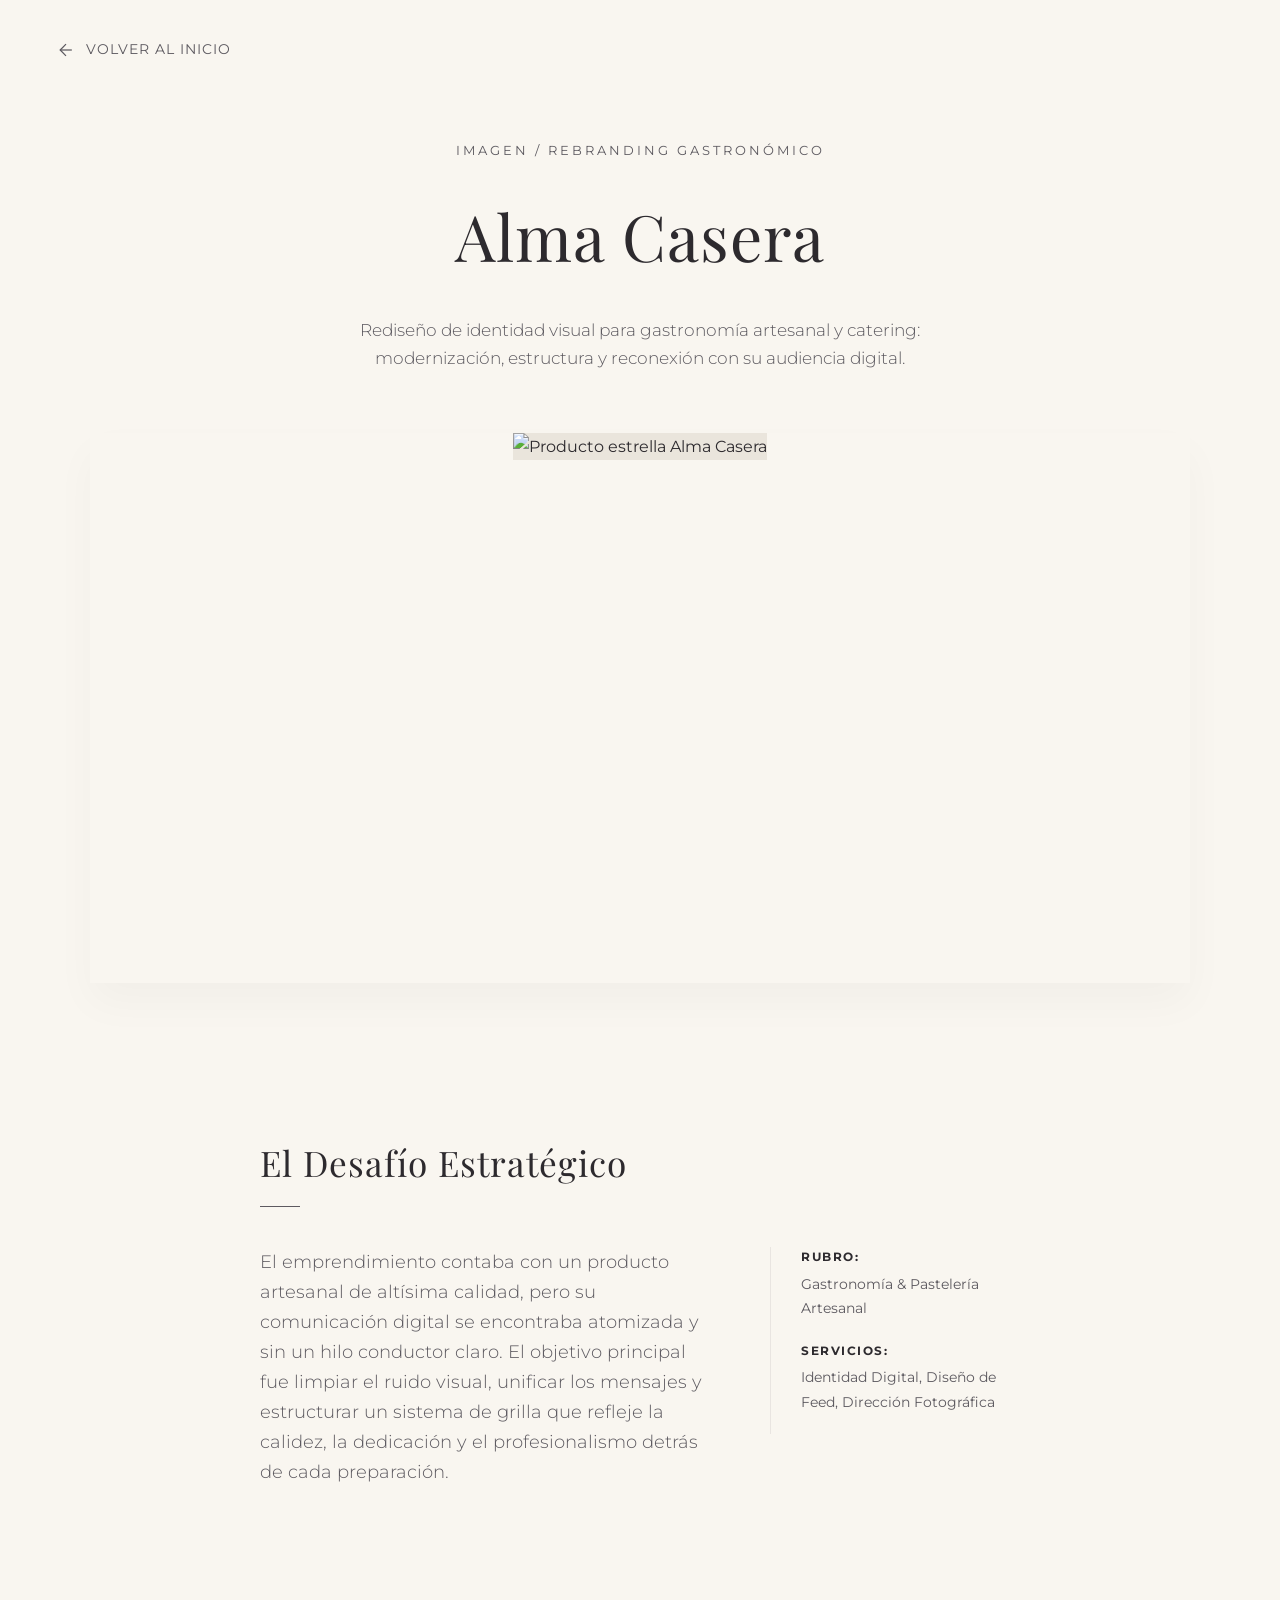
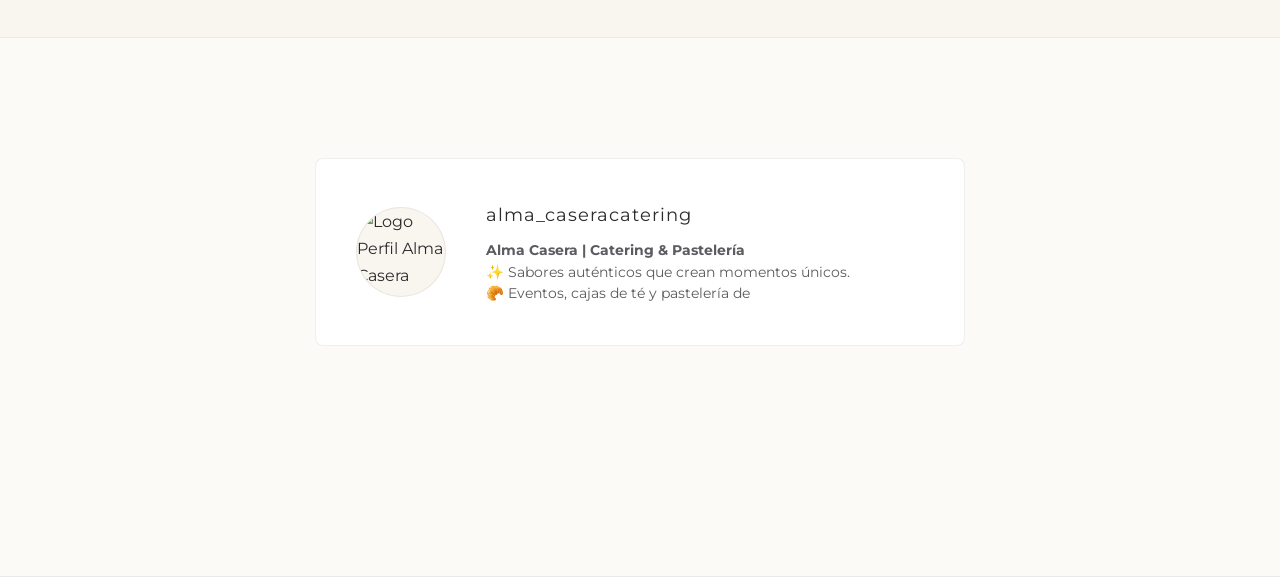
==== alma-casera.html @ 6b8e6f61 "gastronomia" ====
<!DOCTYPE html>
<html lang="es">
<head>
    <meta charset="UTF-8">
    <meta name="viewport" content="width=device-width, initial-scale=1.0">
    <title>Alma Casera - Caso de Estudio | Mariana Delgado</title>
    <link href="https://fonts.googleapis.com/css2?family=Montserrat:wght@300;400;600&family=Playfair+Display:ital,wght@0,400;0,600;1,400&display=swap" rel="stylesheet">
    <link rel="stylesheet" href="style-gastronomia.css">
</head>
<body>

    <a href="index.html" class="btn-volver">
        <svg width="20" height="20" viewBox="0 0 24 24" fill="none" stroke="currentColor" stroke-width="1.5">
            <line x1="19" y1="12" x2="5" y2="12"></line>
            <polyline points="12 19 5 12 12 5"></polyline>
        </svg>
        Volver al Inicio
    </a>

    <header class="hero-gastronomia">
        <div class="hero-contenedor">
            <span class="hero-categoria">Imagen / Rebranding Gastronómico</span>
            <h1>Alma Casera</h1>
            <p class="hero-bajada">Rediseño de identidad visual para gastronomía artesanal y catering: modernización, estructura y reconexión con su audiencia digital.</p>
            <div class="hero-imagen-wrapper">
                <img src="img/portfolio/alma-casera/hero-principal.jpg" alt="Producto estrella Alma Casera" class="hero-img">
            </div>
        </div>
    </header>

    <section class="seccion-diagnostico">
        <div class="contenedor-chico">
            <h2 class="titulo-editorial">El Desafío Estratégico</h2>
            <div class="diagnostico-grid">
                <div class="diagnostico-texto">
                    <p>El emprendimiento contaba con un producto artesanal de altísima calidad, pero su comunicación digital se encontraba atomizada y sin un hilo conductor claro. El objetivo principal fue limpiar el ruido visual, unificar los mensajes y estructurar un sistema de grilla que refleje la calidez, la dedicación y el profesionalismo detrás de cada preparación.</p>
                </div>
                <div class="diagnostico-detalles">
                    <div class="detalle-item">
                        <strong>Rubro:</strong> Gastronomía & Pastelería Artesanal
                    </div>
                    <div class="detalle-item">
                        <strong>Servicios:</strong> Identidad Digital, Diseño de Feed, Dirección Fotográfica
                    </div>
                </div>
            </div>
        </div>
    </section>

    <section class="seccion-identidad-ig">
        <div class="contenedor-mediano">
            
            <div class="perfil-instagram-simulado">
                <div class="perfil-encabezado">
                    <div class="perfil-foto-placeholder">
                        <img src="img/portfolio/alma-casera/logo-perfil.jpg" alt="Logo Perfil Alma Casera">
                    </div>
                    <div class="perfil-datos">
                        <h3>alma_caseracatering</h3>
                        <p class="perfil-bio"><strong>Alma Casera | Catering & Pastelería</strong><br>
                        ✨ Sabores auténticos que crean momentos únicos.<br>
                        🥐 Eventos, cajas de té y pastelería de
---- style-gastronomia.css ----
/* --- VARIABLES DE MARCA (Coherencia Minimalista) --- */
:root {
    --blanco-arena: #F9F6F0;
    --lavanda-desat: #D8CEE0;
    --gris-oscuro: #2D2A2E;
    --gris-lavanda: #5D5A60;
    --lineas-sutiles: rgba(45, 42, 46, 0.08);
    --instagram-bg: #FFFFFF;
}

/* --- REGLAS GENERALES Y RESPIRACIÓN --- */
* {
    margin: 0;
    padding: 0;
    box-sizing: border-box;
}

body {
    font-family: 'Montserrat', sans-serif;
    background-color: var(--blanco-arena);
    color: var(--gris-oscuro);
    line-height: 1.7;
    overflow-x: hidden;
    padding-top: 40px;
}

/* Contenedores para modular el aire visual */
.contenedor-chico {
    max-width: 800px;
    margin: 0 auto;
    padding: 0 20px;
}

.contenedor-mediano {
    max-width: 950px;
    margin: 0 auto;
    padding: 0 20px;
}

/* Títulos con tipografía elegante serif */
h1, h2, h3, h4, .titulo-editorial {
    font-family: 'Playfair Display', serif;
    font-weight: 400;
    letter-spacing: 1px;
}

/* --- BOTÓN ELEGANTE DE REGRESO --- */
.btn-volver {
    position: fixed;
    top: 30px;
    left: 40px;
    display: inline-flex;
    align-items: center;
    gap: 10px;
    text-decoration: none;
    color: var(--gris-lavanda);
    font-size: 0.85rem;
    font-weight: 400;
    letter-spacing: 1px;
    text-transform: uppercase;
    z-index: 100;
    transition: all 0.4s ease;
    padding: 8px 16px;
    border-radius: 4px;
}

.btn-volver:hover {
    color: var(--gris-oscuro);
    background-color: rgba(216, 206, 224, 0.3); /* Toque sutil lavanda */
    transform: translateX(-3px);
}

/* --- 1. HERO SECTION (Layout Asimétrico Editorial) --- */
.hero-gastronomia {
    padding: 100px 0 150px 0; /* Margen de 150px inferior para generar pausa */
    text-align: center;
}

.hero-categoria {
    font-size: 0.8rem;
    text-transform: uppercase;
    letter-spacing: 3px;
    color: var(--gris-lavanda);
    display: block;
    margin-bottom: 20px;
}

.hero-gastronomia h1 {
    font-size: 4rem;
    margin-bottom: 25px;
    color: var(--gris-oscuro);
}

.hero-bajada {
    max-width: 650px;
    margin: 0 auto 60px auto;
    font-size: 1.05rem;
    font-weight: 300;
    color: var(--gris-lavanda);
}

.hero-imagen-wrapper {
    width: 100%;
    max-width: 1100px;
    height: 550px;
    margin: 0 auto;
    overflow: hidden;
    box-shadow: 0 20px 40px rgba(0,0,0,0.03);
}

.hero-img {
    width: 100%;
    height: 100%;
    object-fit: cover;
    /* Ajuste de imagen placeholder si no existe */
    background-color: #EAE5DC;
}

/* --- 2. EL DIAGNÓSTICO (Separación amplia de 150px) --- */
.seccion-diagnostico {
    padding-bottom: 150px; /* Margen de respiro solicitado */
}

.titulo-editorial {
    font-size: 2.2rem;
    margin-bottom: 40px;
    position: relative;
    padding-bottom: 15px;
}

.titulo-editorial::after {
    content: '';
    position: absolute;
    bottom: 0;
    left: 0;
    width: 40px;
    height: 1px;
    background-color: var(--gris-lavanda);
}

.diagnostico-grid {
    display: grid;
    grid-template-columns: 1.8fr 1fr;
    gap: 60px;
    align-items: start;
}

.diagnostico-texto p {
    font-size: 1.1rem;
    color: var(--gris-lavanda);
    font-weight: 300;
}

.diagnostico-detalles {
    border-left: 1px solid var(--lineas-sutiles);
    padding-left: 30px;
}

.detalle-item {
    margin-bottom: 20px;
    font-size: 0.9rem;
    color: var(--gris-lavanda);
}

.detalle-item strong {
    display: block;
    color: var(--gris-oscuro);
    text-transform: uppercase;
    font-size: 0.75rem;
    letter-spacing: 1.5px;
    margin-bottom: 4px;
}

/* --- 3. IDENTIDAD INSTAGRAM (Estilo Maqueta Limpia) --- */
.seccion-identidad-ig {
    padding: 120px 0 150px 0;
    background-color: rgba(255, 255, 255, 0.4);
    border-top: 1px solid var(--lineas-sutiles);
    border-bottom: 1px solid var(--lineas-sutiles);
}

.subtitulo-sutil {
    font-size: 1.2rem;
    color: var(--gris-lavanda);
    text-transform: uppercase;
    letter-spacing: 2px;
    font-size: 0.85rem;
    margin-bottom: 30px;
    text-align: center;
}

/* Subsección A: Perfil Simulado */
.perfil-instagram-simulado {
    background-color: var(--instagram-bg);
    border: 1px solid var(--lineas-sutiles);
    padding: 40px;
    max-width: 650px;
    margin: 0 auto 80px auto;
    border-radius: 8px;
}

.perfil-encabezado {
    display: flex;
    gap: 40px;
    align-items: center;
}

.perfil-foto-placeholder {
    width: 90px;
    height: 90px;
    border-radius: 50%;
    background-color: var(--blanco-arena);
    overflow: hidden;
    flex-shrink: 0;
    border: 1px solid var(--lineas-sutiles);
}

.perfil-foto-placeholder img {
    width: 100%;
    height: 100%;
    object-fit: cover;
}

.perfil-datos h3 {
    font-family: 'Montserrat', sans-serif;
    font-size: 1.15rem;
    font-weight: 400;
    margin-bottom: 10px;
}

.perfil-bio {
    font-size: 0.9rem;
    color: var(--gris-lavanda);
    line-height: 1.5;
}

/* Subsección B: Historias Destacadas (Flex horizontal) */
.historias-destacadas-container {
    margin-bottom: 90px;
}

.historias-flex {
    display: flex;
    justify-content: space-around;
    max-width: 700px;
    margin: 0 auto;
    gap: 20px;
}

.historia-item {
    text-align: center;
    display: flex;
    flex-direction: column;
    align-items: center;
}

.circulo-historia {
    width: 75px;
    height: 75px;
    border-radius: 50%; /* Portadas en círculos perfectos como pediste */
    background-color: var(--instagram-bg);
    border: 1px solid var(--lineas-sutiles);
    padding: 3px;
    margin-bottom: 10px;
    transition: transform 0.4s ease;
    overflow: hidden;
}

.circulo-historia img {
    width: 100%;
    height: 100%;
    object-fit: cover;
    border-radius: 50%;
    background-color: #F0EDE6;
}

.historia-item:hover .circulo-historia {
    transform: scale(1.06);
}

.historia-item span {
    font-size: 0.78rem;
    font-weight: 400;
    color: var(--gris-lavanda);
}

/* Subsección C: Grilla Dinámica del Feed con Hovers Blandos */
.feed-grid {
    display: grid;
    grid-template-columns: repeat(3, 1fr);
    gap: 15px;
    max-width: 750px;
    margin: 0 auto 30px auto;
}

.post-item {
    aspect-ratio: 1 / 1; /* Cuadrados perfectos nativos */
    background-color: var(--instagram-bg);
    overflow: hidden;
    position: relative;
    border: 1px solid var(--lineas-sutiles);
    transition: all 0.4s cubic-bezier(0.25, 0.46, 0.45, 0.94);
}

.post-item img {
    width: 100%;
    height: 100%;
    object-fit: cover;
    filter: desaturate(15%);
    transition: all 0.6s ease; /* Transición ralentizada de opacidad e intensidad */
    background-color: #EFECE6;
}

/* Bloques tipográficos limpios de frase en el feed */
.frase-post {
    display: flex;
    align-items: center;
    justify-content: center;
    padding: 25px;
    text-align: center;
    background-color: #FAF8F5;
}

.frase-post p {
    font-family: 'Playfair Display', serif;
    font-size: 0.95rem;
    font-style: italic;
    color: var(--gris-lavanda);
    line-height: 1.4;
}

/* Interacción interactiva suave al pasar el mouse */
.post-item:hover {
    transform: translateY(-4px);
    box-shadow: 0 12px 24px rgba(45, 42, 46, 0.05);
}

.post-item:hover img {
    filter: desaturate(0%);
    transform: scale(1.03);
}

.nota-grilla {
    text-align: center;
    font-size: 0.8rem;
    font-style: italic;
    color: var(--gris-lavanda);
    margin-top: 20px;
}

/* --- FOOTER DEL CASO DE ESTUDIO --- */
.footer-caso {
    padding: 80px 0;
    text-align: center;
    border-top: 1px solid var(--lineas-sutiles);
}

.footer-caso p {
    font-size: 0.8rem;
    letter-spacing: 1px;
    color: var(--gris-lavanda);
}

/* --- ADAPTABILIDAD RESPONSIVE (Celulares) --- */
@media (max-width: 768px) {
    .btn-volver {
        position: absolute;
        top: 20px;
        left: 20px;
    }
    .hero-gastronomia h1 {
        font-size: 2.6rem;
    }
    .hero-imagen-wrapper {
        height: 320px;
    }
    .diagnostico-grid {
        grid-template-columns: 1fr;
        gap: 30px;
    }
    .perfil-encabezado {
        flex-direction: column;
        text-align: center;
        gap: 20px;
    }
    .historias-flex {
        display: grid;
        grid-template-columns: repeat(2, 1fr);
        justify-items: center;
        gap: 30px;
    }
    .hero-gastronomia, .seccion-diagnostico, .seccion-identidad-ig {
        padding-bottom: 90px;
    }
}
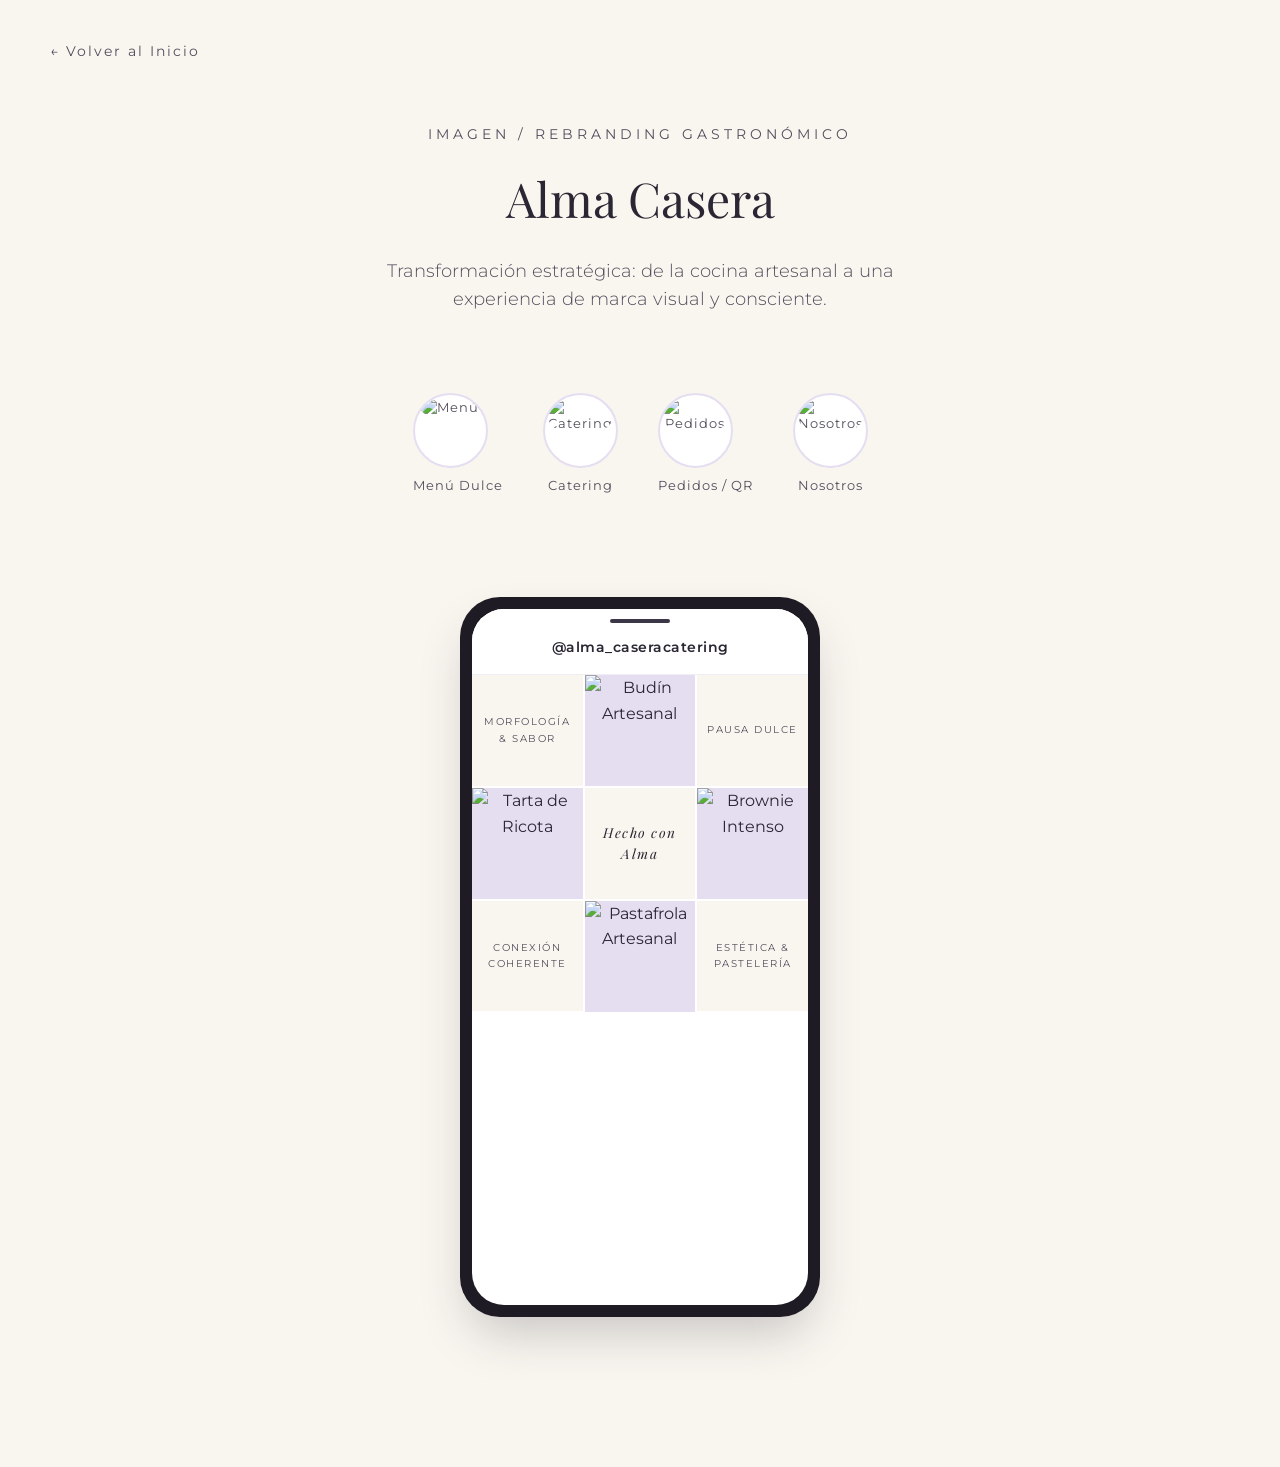
==== commit 756a38ea: "correccion gastronomia" ====
--- a/alma-casera.html
+++ b/alma-casera.html
@@ -3,60 +3,68 @@
 <head>
     <meta charset="UTF-8">
     <meta name="viewport" content="width=device-width, initial-scale=1.0">
-    <title>Alma Casera - Caso de Estudio | Mariana Delgado</title>
-    <link href="https://fonts.googleapis.com/css2?family=Montserrat:wght@300;400;600&family=Playfair+Display:ital,wght@0,400;0,600;1,400&display=swap" rel="stylesheet">
+    <title>Alma Casera - Rebranding Gastronómico</title>
     <link rel="stylesheet" href="style-gastronomia.css">
+    <link href="https://fonts.googleapis.com/css2?family=Montserrat:wght@300;400;600&family=Playfair+Display:ital,wght@0,400;1,400&display=swap" rel="stylesheet">
 </head>
 <body>
 
-    <a href="index.html" class="btn-volver">
-        <svg width="20" height="20" viewBox="0 0 24 24" fill="none" stroke="currentColor" stroke-width="1.5">
-            <line x1="19" y1="12" x2="5" y2="12"></line>
-            <polyline points="12 19 5 12 12 5"></polyline>
-        </svg>
-        Volver al Inicio
-    </a>
+    <a href="index.html" class="btn-back">← Volver al Inicio</a>
 
-    <header class="hero-gastronomia">
-        <div class="hero-contenedor">
-            <span class="hero-categoria">Imagen / Rebranding Gastronómico</span>
+    <main class="case-study-container">
+        
+        <header class="project-header">
+            <span class="project-category">Imagen / Rebranding Gastronómico</span>
             <h1>Alma Casera</h1>
-            <p class="hero-bajada">Rediseño de identidad visual para gastronomía artesanal y catering: modernización, estructura y reconexión con su audiencia digital.</p>
-            <div class="hero-imagen-wrapper">
-                <img src="img/portfolio/alma-casera/hero-principal.jpg" alt="Producto estrella Alma Casera" class="hero-img">
+            <p class="project-subtitle">Transformación estratégica: de la cocina artesanal a una experiencia de marca visual y consciente.</p>
+        </header>
+
+        <section class="instagram-stories">
+            <div class="story-item">
+                <div class="story-circle"><img src="img/portfolio/alma-casera/story-menu.jpg" alt="Menú"></div>
+                <p>Menú Dulce</p>
             </div>
-        </div>
-    </header>
+            <div class="story-item">
+                <div class="story-circle"><img src="img/portfolio/alma-casera/story-catering.jpg" alt="Catering"></div>
+                <p>Catering</p>
+            </div>
+            <div class="story-item">
+                <div class="story-circle"><img src="img/portfolio/alma-casera/story-qr.jpg" alt="Pedidos"></div>
+                <p>Pedidos / QR</p>
+            </div>
+            <div class="story-item">
+                <div class="story-circle"><img src="img/portfolio/alma-casera/story-nosotros.jpg" alt="Nosotros"></div>
+                <p>Nosotros</p>
+            </div>
+        </section>
 
-    <section class="seccion-diagnostico">
-        <div class="contenedor-chico">
-            <h2 class="titulo-editorial">El Desafío Estratégico</h2>
-            <div class="diagnostico-grid">
-                <div class="diagnostico-texto">
-                    <p>El emprendimiento contaba con un producto artesanal de altísima calidad, pero su comunicación digital se encontraba atomizada y sin un hilo conductor claro. El objetivo principal fue limpiar el ruido visual, unificar los mensajes y estructurar un sistema de grilla que refleje la calidez, la dedicación y el profesionalismo detrás de cada preparación.</p>
-                </div>
-                <div class="diagnostico-detalles">
-                    <div class="detalle-item">
-                        <strong>Rubro:</strong> Gastronomía & Pastelería Artesanal
+        <section class="phone-mockup-section">
+            <div class="smartphone">
+                <div class="phone-screen">
+                    
+                    <div class="insta-app-header">
+                        <span class="insta-username">@alma_caseracatering</span>
                     </div>
-                    <div class="detalle-item">
-                        <strong>Servicios:</strong> Identidad Digital, Diseño de Feed, Dirección Fotográfica
+
+                    <div class="instagram-grid">
+                        <div class="feed-post text-post"><p>Morfología & Sabor</p></div>
+                        <div class="feed-post"><img src="img/portfolio/alma-casera/post9.jpg" alt="Budín Artesanal"></div>
+                        <div class="feed-post text-post"><p>Pausa Dulce</p></div>
+
+                        <div class="feed-post"><img src="img/portfolio/alma-casera/post6.jpg" alt="Tarta de Ricota"></div>
+                        <div class="feed-post text-post italic-style"><p>Hecho con Alma</p></div>
+                        <div class="feed-post"><img src="img/portfolio/alma-casera/post4.jpg" alt="Brownie Intenso"></div>
+
+                        <div class="feed-post text-post"><p>Conexión Coherente</p></div>
+                        <div class="feed-post"><img src="img/portfolio/alma-casera/post2.jpg" alt="Pastafrola Artesanal"></div>
+                        <div class="feed-post text-post"><p>Estética & Pastelería</p></div>
                     </div>
+
                 </div>
             </div>
-        </div>
-    </section>
+        </section>
 
-    <section class="seccion-identidad-ig">
-        <div class="contenedor-mediano">
-            
-            <div class="perfil-instagram-simulado">
-                <div class="perfil-encabezado">
-                    <div class="perfil-foto-placeholder">
-                        <img src="img/portfolio/alma-casera/logo-perfil.jpg" alt="Logo Perfil Alma Casera">
-                    </div>
-                    <div class="perfil-datos">
-                        <h3>alma_caseracatering</h3>
-                        <p class="perfil-bio"><strong>Alma Casera | Catering & Pastelería</strong><br>
-                        ✨ Sabores auténticos que crean momentos únicos.<br>
-                        🥐 Eventos, cajas de té y pastelería de+    </main>
+
+</body>
+</html>
--- a/style-gastronomia.css
+++ b/style-gastronomia.css
@@ -1,14 +1,12 @@
-/* --- VARIABLES DE MARCA (Coherencia Minimalista) --- */
+/* --- VARIABLES DE COLOR (Paleta Seda Minimalista) --- */
 :root {
-    --blanco-arena: #F9F6F0;
-    --lavanda-desat: #D8CEE0;
-    --gris-oscuro: #2D2A2E;
-    --gris-lavanda: #5D5A60;
-    --lineas-sutiles: rgba(45, 42, 46, 0.08);
-    --instagram-bg: #FFFFFF;
-}
-
-/* --- REGLAS GENERALES Y RESPIRACIÓN --- */
+    --blanco-arena: #f9f6f0;
+    --lavanda-desaturado: #e5def1;
+    --gris-lavanda-oscuro: #2a2633;
+    --texto-suave: #534e5d;
+    --oro-marfil: #ebdcb9;
+}
+
 * {
     margin: 0;
     padding: 0;
@@ -18,378 +16,217 @@
 body {
     font-family: 'Montserrat', sans-serif;
     background-color: var(--blanco-arena);
-    color: var(--gris-oscuro);
-    line-height: 1.7;
+    color: var(--gris-lavanda-oscuro);
+    line-height: 1.6;
     overflow-x: hidden;
-    padding-top: 40px;
-}
-
-/* Contenedores para modular el aire visual */
-.contenedor-chico {
-    max-width: 800px;
+}
+
+/* --- BOTÓN VOLVER --- */
+.btn-back {
+    display: inline-block;
+    margin: 40px 0 0 50px;
+    text-decoration: none;
+    color: var(--texto-suave);
+    font-size: 0.9rem;
+    letter-spacing: 2px;
+    transition: color 0.3s ease;
+}
+
+.btn-back:hover {
+    color: var(--gris-lavanda-oscuro);
+}
+
+/* --- CONTENEDOR PRINCIPAL Y AIRES (150px) --- */
+.case-study-container {
+    max-width: 1000px;
     margin: 0 auto;
-    padding: 0 20px;
-}
-
-.contenedor-mediano {
-    max-width: 950px;
+    padding: 60px 20px 150px 20px; /* Manteniendo la pausa visual abajo */
+    text-align: center;
+}
+
+.project-header {
+    margin-bottom: 80px;
+}
+
+.project-category {
+    font-size: 0.85rem;
+    text-transform: uppercase;
+    letter-spacing: 4px;
+    color: var(--texto-suave);
+    display: block;
+    margin-bottom: 15px;
+}
+
+h1 {
+    font-family: 'Playfair Display', serif;
+    font-size: 3rem;
+    font-weight: 400;
+    margin-bottom: 20px;
+}
+
+.project-subtitle {
+    max-width: 600px;
     margin: 0 auto;
-    padding: 0 20px;
-}
-
-/* Títulos con tipografía elegante serif */
-h1, h2, h3, h4, .titulo-editorial {
-    font-family: 'Playfair Display', serif;
-    font-weight: 400;
+    color: var(--texto-suave);
+    font-size: 1.1rem;
+    font-weight: 300;
+}
+
+/* --- SECCIÓN HISTORIAS DESTACADAS --- */
+.instagram-stories {
+    display: flex;
+    justify-content: center;
+    gap: 40px;
+    margin-bottom: 100px;
+}
+
+.story-item {
+    text-align: center;
+    font-size: 0.8rem;
+    color: var(--texto-suave);
     letter-spacing: 1px;
 }
 
-/* --- BOTÓN ELEGANTE DE REGRESO --- */
-.btn-volver {
-    position: fixed;
-    top: 30px;
-    left: 40px;
-    display: inline-flex;
-    align-items: center;
-    gap: 10px;
-    text-decoration: none;
-    color: var(--gris-lavanda);
-    font-size: 0.85rem;
-    font-weight: 400;
-    letter-spacing: 1px;
-    text-transform: uppercase;
-    z-index: 100;
-    transition: all 0.4s ease;
-    padding: 8px 16px;
-    border-radius: 4px;
-}
-
-.btn-volver:hover {
-    color: var(--gris-oscuro);
-    background-color: rgba(216, 206, 224, 0.3); /* Toque sutil lavanda */
-    transform: translateX(-3px);
-}
-
-/* --- 1. HERO SECTION (Layout Asimétrico Editorial) --- */
-.hero-gastronomia {
-    padding: 100px 0 150px 0; /* Margen de 150px inferior para generar pausa */
-    text-align: center;
-}
-
-.hero-categoria {
-    font-size: 0.8rem;
-    text-transform: uppercase;
-    letter-spacing: 3px;
-    color: var(--gris-lavanda);
-    display: block;
-    margin-bottom: 20px;
-}
-
-.hero-gastronomia h1 {
-    font-size: 4rem;
-    margin-bottom: 25px;
-    color: var(--gris-oscuro);
-}
-
-.hero-bajada {
-    max-width: 650px;
-    margin: 0 auto 60px auto;
-    font-size: 1.05rem;
-    font-weight: 300;
-    color: var(--gris-lavanda);
-}
-
-.hero-imagen-wrapper {
-    width: 100%;
-    max-width: 1100px;
-    height: 550px;
-    margin: 0 auto;
-    overflow: hidden;
-    box-shadow: 0 20px 40px rgba(0,0,0,0.03);
-}
-
-.hero-img {
-    width: 100%;
-    height: 100%;
-    object-fit: cover;
-    /* Ajuste de imagen placeholder si no existe */
-    background-color: #EAE5DC;
-}
-
-/* --- 2. EL DIAGNÓSTICO (Separación amplia de 150px) --- */
-.seccion-diagnostico {
-    padding-bottom: 150px; /* Margen de respiro solicitado */
-}
-
-.titulo-editorial {
-    font-size: 2.2rem;
-    margin-bottom: 40px;
-    position: relative;
-    padding-bottom: 15px;
-}
-
-.titulo-editorial::after {
-    content: '';
-    position: absolute;
-    bottom: 0;
-    left: 0;
-    width: 40px;
-    height: 1px;
-    background-color: var(--gris-lavanda);
-}
-
-.diagnostico-grid {
-    display: grid;
-    grid-template-columns: 1.8fr 1fr;
-    gap: 60px;
-    align-items: start;
-}
-
-.diagnostico-texto p {
-    font-size: 1.1rem;
-    color: var(--gris-lavanda);
-    font-weight: 300;
-}
-
-.diagnostico-detalles {
-    border-left: 1px solid var(--lineas-sutiles);
-    padding-left: 30px;
-}
-
-.detalle-item {
-    margin-bottom: 20px;
-    font-size: 0.9rem;
-    color: var(--gris-lavanda);
-}
-
-.detalle-item strong {
-    display: block;
-    color: var(--gris-oscuro);
-    text-transform: uppercase;
-    font-size: 0.75rem;
-    letter-spacing: 1.5px;
-    margin-bottom: 4px;
-}
-
-/* --- 3. IDENTIDAD INSTAGRAM (Estilo Maqueta Limpia) --- */
-.seccion-identidad-ig {
-    padding: 120px 0 150px 0;
-    background-color: rgba(255, 255, 255, 0.4);
-    border-top: 1px solid var(--lineas-sutiles);
-    border-bottom: 1px solid var(--lineas-sutiles);
-}
-
-.subtitulo-sutil {
-    font-size: 1.2rem;
-    color: var(--gris-lavanda);
-    text-transform: uppercase;
-    letter-spacing: 2px;
-    font-size: 0.85rem;
-    margin-bottom: 30px;
-    text-align: center;
-}
-
-/* Subsección A: Perfil Simulado */
-.perfil-instagram-simulado {
-    background-color: var(--instagram-bg);
-    border: 1px solid var(--lineas-sutiles);
-    padding: 40px;
-    max-width: 650px;
-    margin: 0 auto 80px auto;
-    border-radius: 8px;
-}
-
-.perfil-encabezado {
-    display: flex;
-    gap: 40px;
-    align-items: center;
-}
-
-.perfil-foto-placeholder {
-    width: 90px;
-    height: 90px;
-    border-radius: 50%;
-    background-color: var(--blanco-arena);
-    overflow: hidden;
-    flex-shrink: 0;
-    border: 1px solid var(--lineas-sutiles);
-}
-
-.perfil-foto-placeholder img {
-    width: 100%;
-    height: 100%;
-    object-fit: cover;
-}
-
-.perfil-datos h3 {
-    font-family: 'Montserrat', sans-serif;
-    font-size: 1.15rem;
-    font-weight: 400;
-    margin-bottom: 10px;
-}
-
-.perfil-bio {
-    font-size: 0.9rem;
-    color: var(--gris-lavanda);
-    line-height: 1.5;
-}
-
-/* Subsección B: Historias Destacadas (Flex horizontal) */
-.historias-destacadas-container {
-    margin-bottom: 90px;
-}
-
-.historias-flex {
-    display: flex;
-    justify-content: space-around;
-    max-width: 700px;
-    margin: 0 auto;
-    gap: 20px;
-}
-
-.historia-item {
-    text-align: center;
-    display: flex;
-    flex-direction: column;
-    align-items: center;
-}
-
-.circulo-historia {
+.story-circle {
     width: 75px;
     height: 75px;
-    border-radius: 50%; /* Portadas en círculos perfectos como pediste */
-    background-color: var(--instagram-bg);
-    border: 1px solid var(--lineas-sutiles);
+    border-radius: 50%;
+    border: 2px solid var(--lavanda-desaturado);
     padding: 3px;
-    margin-bottom: 10px;
+    background: #fff;
+    margin-bottom: 8px;
+    overflow: hidden;
     transition: transform 0.4s ease;
-    overflow: hidden;
-}
-
-.circulo-historia img {
+}
+
+.story-circle img {
     width: 100%;
     height: 100%;
     object-fit: cover;
     border-radius: 50%;
-    background-color: #F0EDE6;
-}
-
-.historia-item:hover .circulo-historia {
-    transform: scale(1.06);
-}
-
-.historia-item span {
-    font-size: 0.78rem;
-    font-weight: 400;
-    color: var(--gris-lavanda);
-}
-
-/* Subsección C: Grilla Dinámica del Feed con Hovers Blandos */
-.feed-grid {
+}
+
+.story-item:hover .story-circle {
+    transform: scale(1.05);
+}
+
+/* --- MAQUETA DEL SMARTPHONE --- */
+.phone-mockup-section {
+    display: flex;
+    justify-content: center;
+    align-items: center;
+    margin-top: 50px;
+}
+
+.smartphone {
+    position: relative;
+    width: 360px;
+    height: 720px;
+    background-color: #1e1b24; /* Color del borde físico del teléfono */
+    border-radius: 40px;
+    padding: 12px;
+    box-shadow: 0 25px 50px -12px rgba(42, 38, 51, 0.25);
+}
+
+/* Detalles de Hardware del Celular (Notch/Bocina) */
+.smartphone::before {
+    content: '';
+    position: absolute;
+    top: 22px;
+    left: 50%;
+    transform: translateX(-50%);
+    width: 60px;
+    height: 4px;
+    background: #3c3746;
+    border-radius: 2px;
+    z-index: 10;
+}
+
+.phone-screen {
+    width: 100%;
+    height: 100%;
+    background: #fff;
+    border-radius: 32px;
+    overflow-y: auto; /* Permite scroll realista por si la grilla es alta */
+    display: flex;
+    flex-direction: column;
+}
+
+/* Quitar barra de scroll fea del celular para mantener la pureza visual */
+.phone-screen::-webkit-scrollbar {
+    width: 0px;
+}
+
+/* Cabecera interna del feed simulado */
+.insta-app-header {
+    padding: 25px 15px 15px 15px;
+    border-bottom: 1px solid #f0edf5;
+    background: #fff;
+    position: sticky;
+    top: 0;
+    z-index: 5;
+}
+
+.insta-username {
+    font-size: 0.9rem;
+    font-weight: 600;
+    letter-spacing: 0.5px;
+}
+
+/* --- GRILLA DEL FEED (3 COLUMNAS SIMÉTRICAS) --- */
+.instagram-grid {
     display: grid;
     grid-template-columns: repeat(3, 1fr);
-    gap: 15px;
-    max-width: 750px;
-    margin: 0 auto 30px auto;
-}
-
-.post-item {
+    gap: 2px; /* Separación fina típica de Instagram */
+    background-color: #fff;
+}
+
+.feed-post {
+    position: relative;
     aspect-ratio: 1 / 1; /* Cuadrados perfectos nativos */
-    background-color: var(--instagram-bg);
     overflow: hidden;
-    position: relative;
-    border: 1px solid var(--lineas-sutiles);
-    transition: all 0.4s cubic-bezier(0.25, 0.46, 0.45, 0.94);
-}
-
-.post-item img {
+    background-color: var(--lavanda-desaturado);
+}
+
+.feed-post img {
     width: 100%;
     height: 100%;
     object-fit: cover;
-    filter: desaturate(15%);
-    transition: all 0.6s ease; /* Transición ralentizada de opacidad e intensidad */
-    background-color: #EFECE6;
-}
-
-/* Bloques tipográficos limpios de frase en el feed */
-.frase-post {
-    display: flex;
+    transition: filter 0.5s ease, transform 0.5s ease;
+}
+
+/* Posteos de Frases / Bloques de Aire Textual */
+.text-post {
+    background-color: var(--blanco-arena);
+    display: flex;
+    justify-content: center;
     align-items: center;
-    justify-content: center;
-    padding: 25px;
+    padding: 10px;
+}
+
+.text-post p {
+    font-size: 0.65rem;
+    color: var(--texto-suave);
+    text-transform: uppercase;
+    letter-spacing: 1.5px;
+    font-weight: 400;
     text-align: center;
-    background-color: #FAF8F5;
-}
-
-.frase-post p {
+}
+
+.italic-style p {
     font-family: 'Playfair Display', serif;
-    font-size: 0.95rem;
+    text-transform: none;
     font-style: italic;
-    color: var(--gris-lavanda);
-    line-height: 1.4;
-}
-
-/* Interacción interactiva suave al pasar el mouse */
-.post-item:hover {
-    transform: translateY(-4px);
-    box-shadow: 0 12px 24px rgba(45, 42, 46, 0.05);
-}
-
-.post-item:hover img {
-    filter: desaturate(0%);
-    transform: scale(1.03);
-}
-
-.nota-grilla {
-    text-align: center;
-    font-size: 0.8rem;
-    font-style: italic;
-    color: var(--gris-lavanda);
-    margin-top: 20px;
-}
-
-/* --- FOOTER DEL CASO DE ESTUDIO --- */
-.footer-caso {
-    padding: 80px 0;
-    text-align: center;
-    border-top: 1px solid var(--lineas-sutiles);
-}
-
-.footer-caso p {
-    font-size: 0.8rem;
-    letter-spacing: 1px;
-    color: var(--gris-lavanda);
-}
-
-/* --- ADAPTABILIDAD RESPONSIVE (Celulares) --- */
-@media (max-width: 768px) {
-    .btn-volver {
-        position: absolute;
-        top: 20px;
-        left: 20px;
-    }
-    .hero-gastronomia h1 {
-        font-size: 2.6rem;
-    }
-    .hero-imagen-wrapper {
-        height: 320px;
-    }
-    .diagnostico-grid {
-        grid-template-columns: 1fr;
-        gap: 30px;
-    }
-    .perfil-encabezado {
-        flex-direction: column;
-        text-align: center;
-        gap: 20px;
-    }
-    .historias-flex {
-        display: grid;
-        grid-template-columns: repeat(2, 1fr);
-        justify-items: center;
-        gap: 30px;
-    }
-    .hero-gastronomia, .seccion-diagnostico, .seccion-identidad-ig {
-        padding-bottom: 90px;
-    }
+    font-size: 0.85rem;
+    color: var(--gris-lavanda-oscuro);
+}
+
+/* --- INTERACCIÓN / HOVERS ELEGANTES --- */
+.feed-post:hover img {
+    transform: scale(1.05);
+}
+
+.feed-post:hover.text-post {
+    background-color: var(--oro-marfil);
+    transition: background-color 0.4s ease;
 }
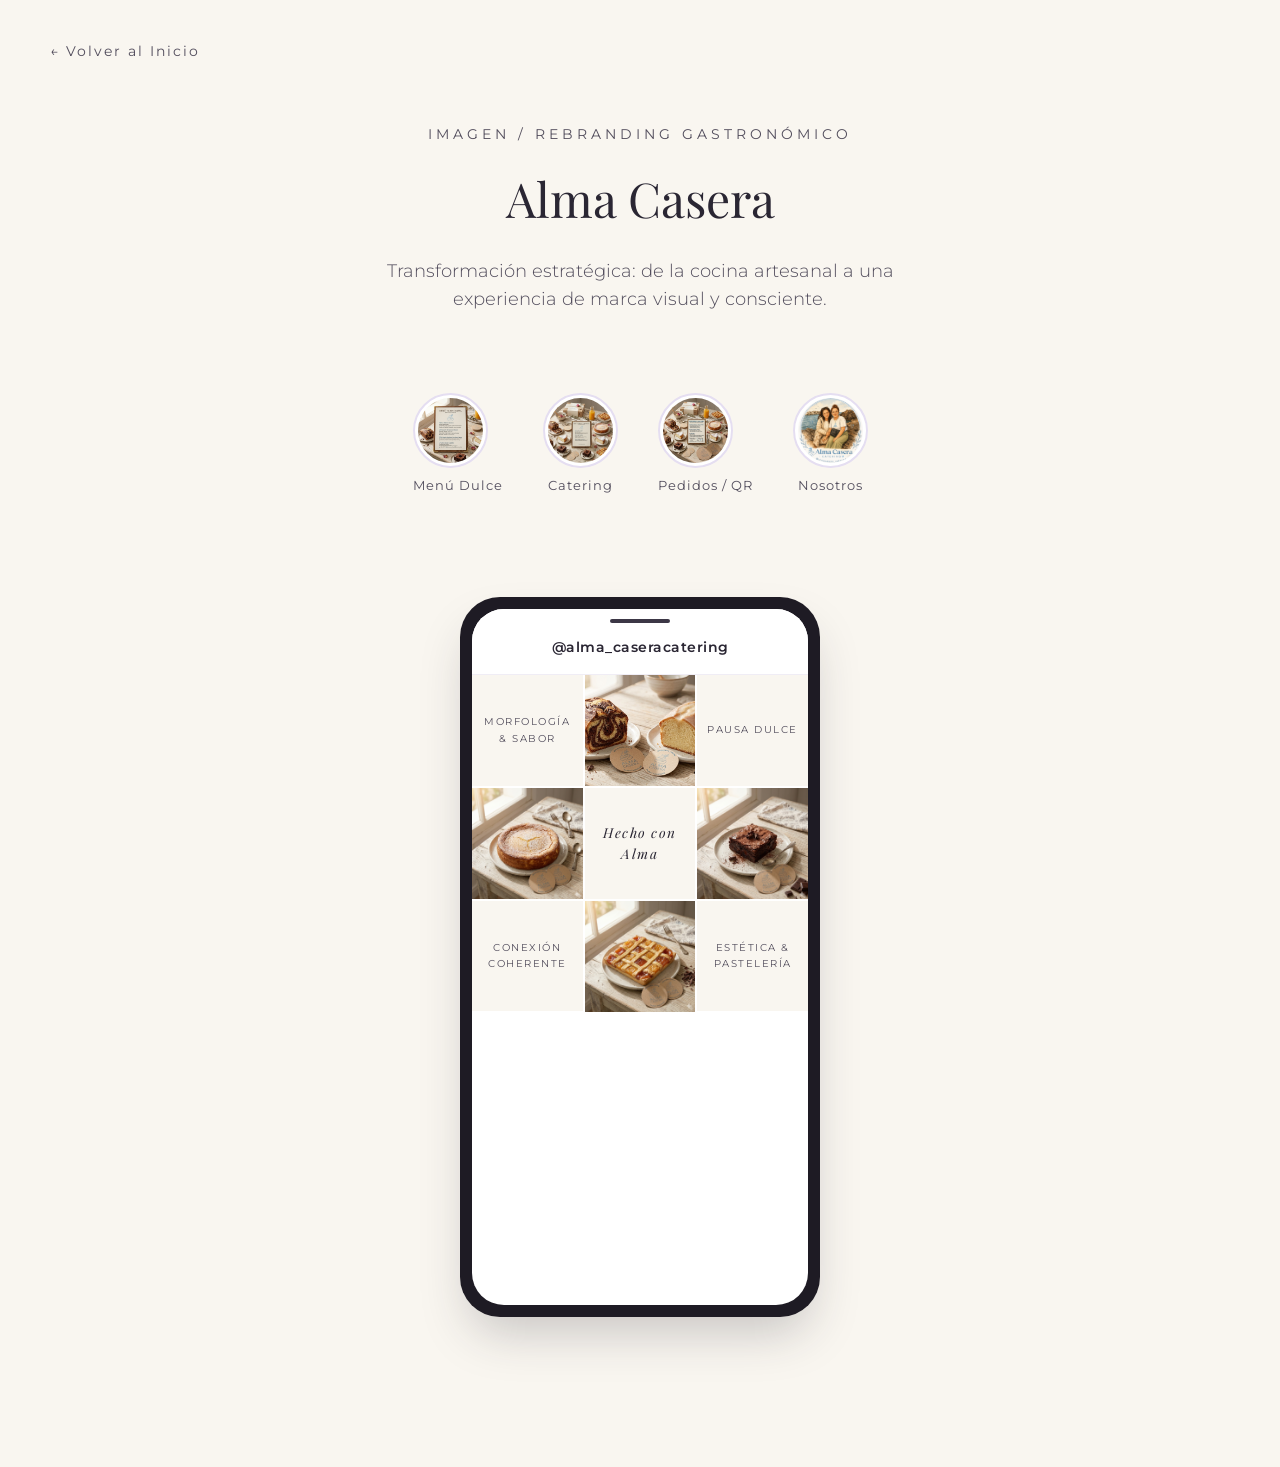
==== commit 2d7aebd2: "imagenes7" ====
--- a/alma-casera.html
+++ b/alma-casera.html
@@ -21,19 +21,19 @@
 
         <section class="instagram-stories">
             <div class="story-item">
-                <div class="story-circle"><img src="img/portfolio/alma-casera/story-menu.jpg" alt="Menú"></div>
+                <div class="story-circle"><img src="imagenes-portfolio-alma-casera/menu.png" alt="Menú"></div>
                 <p>Menú Dulce</p>
             </div>
             <div class="story-item">
-                <div class="story-circle"><img src="img/portfolio/alma-casera/story-catering.jpg" alt="Catering"></div>
+                <div class="story-circle"><img src="imagenes-portfolio-alma-casera/catering.png" alt="Catering"></div>
                 <p>Catering</p>
             </div>
             <div class="story-item">
-                <div class="story-circle"><img src="img/portfolio/alma-casera/story-qr.jpg" alt="Pedidos"></div>
+                <div class="story-circle"><img src="imagenes-portfolio-alma-casera/pedidos.png" alt="Pedidos"></div>
                 <p>Pedidos / QR</p>
             </div>
             <div class="story-item">
-                <div class="story-circle"><img src="img/portfolio/alma-casera/story-nosotros.jpg" alt="Nosotros"></div>
+                <div class="story-circle"><img src="imagenes-portfolio-alma-casera/nosotras.png" alt="Nosotros"></div>
                 <p>Nosotros</p>
             </div>
         </section>
@@ -48,15 +48,15 @@
 
                     <div class="instagram-grid">
                         <div class="feed-post text-post"><p>Morfología & Sabor</p></div>
-                        <div class="feed-post"><img src="img/portfolio/alma-casera/post9.jpg" alt="Budín Artesanal"></div>
+                        <div class="feed-post"><img src="imagenes-portfolio-alma-casera/budines.png" alt="Budín Artesanal"></div>
                         <div class="feed-post text-post"><p>Pausa Dulce</p></div>
 
-                        <div class="feed-post"><img src="img/portfolio/alma-casera/post6.jpg" alt="Tarta de Ricota"></div>
+                        <div class="feed-post"><img src="imagenes-portfolio-alma-casera/torta de ricota.png" alt="Tarta de Ricota"></div>
                         <div class="feed-post text-post italic-style"><p>Hecho con Alma</p></div>
-                        <div class="feed-post"><img src="img/portfolio/alma-casera/post4.jpg" alt="Brownie Intenso"></div>
+                        <div class="feed-post"><img src="imagenes-portfolio-alma-casera/brownie.png" alt="Brownie Intenso"></div>
 
                         <div class="feed-post text-post"><p>Conexión Coherente</p></div>
-                        <div class="feed-post"><img src="img/portfolio/alma-casera/post2.jpg" alt="Pastafrola Artesanal"></div>
+                        <div class="feed-post"><img src="imagenes-portfolio-alma-casera/pastafrola.png" alt="Pastafrola Artesanal"></div>
                         <div class="feed-post text-post"><p>Estética & Pastelería</p></div>
                     </div>
 
